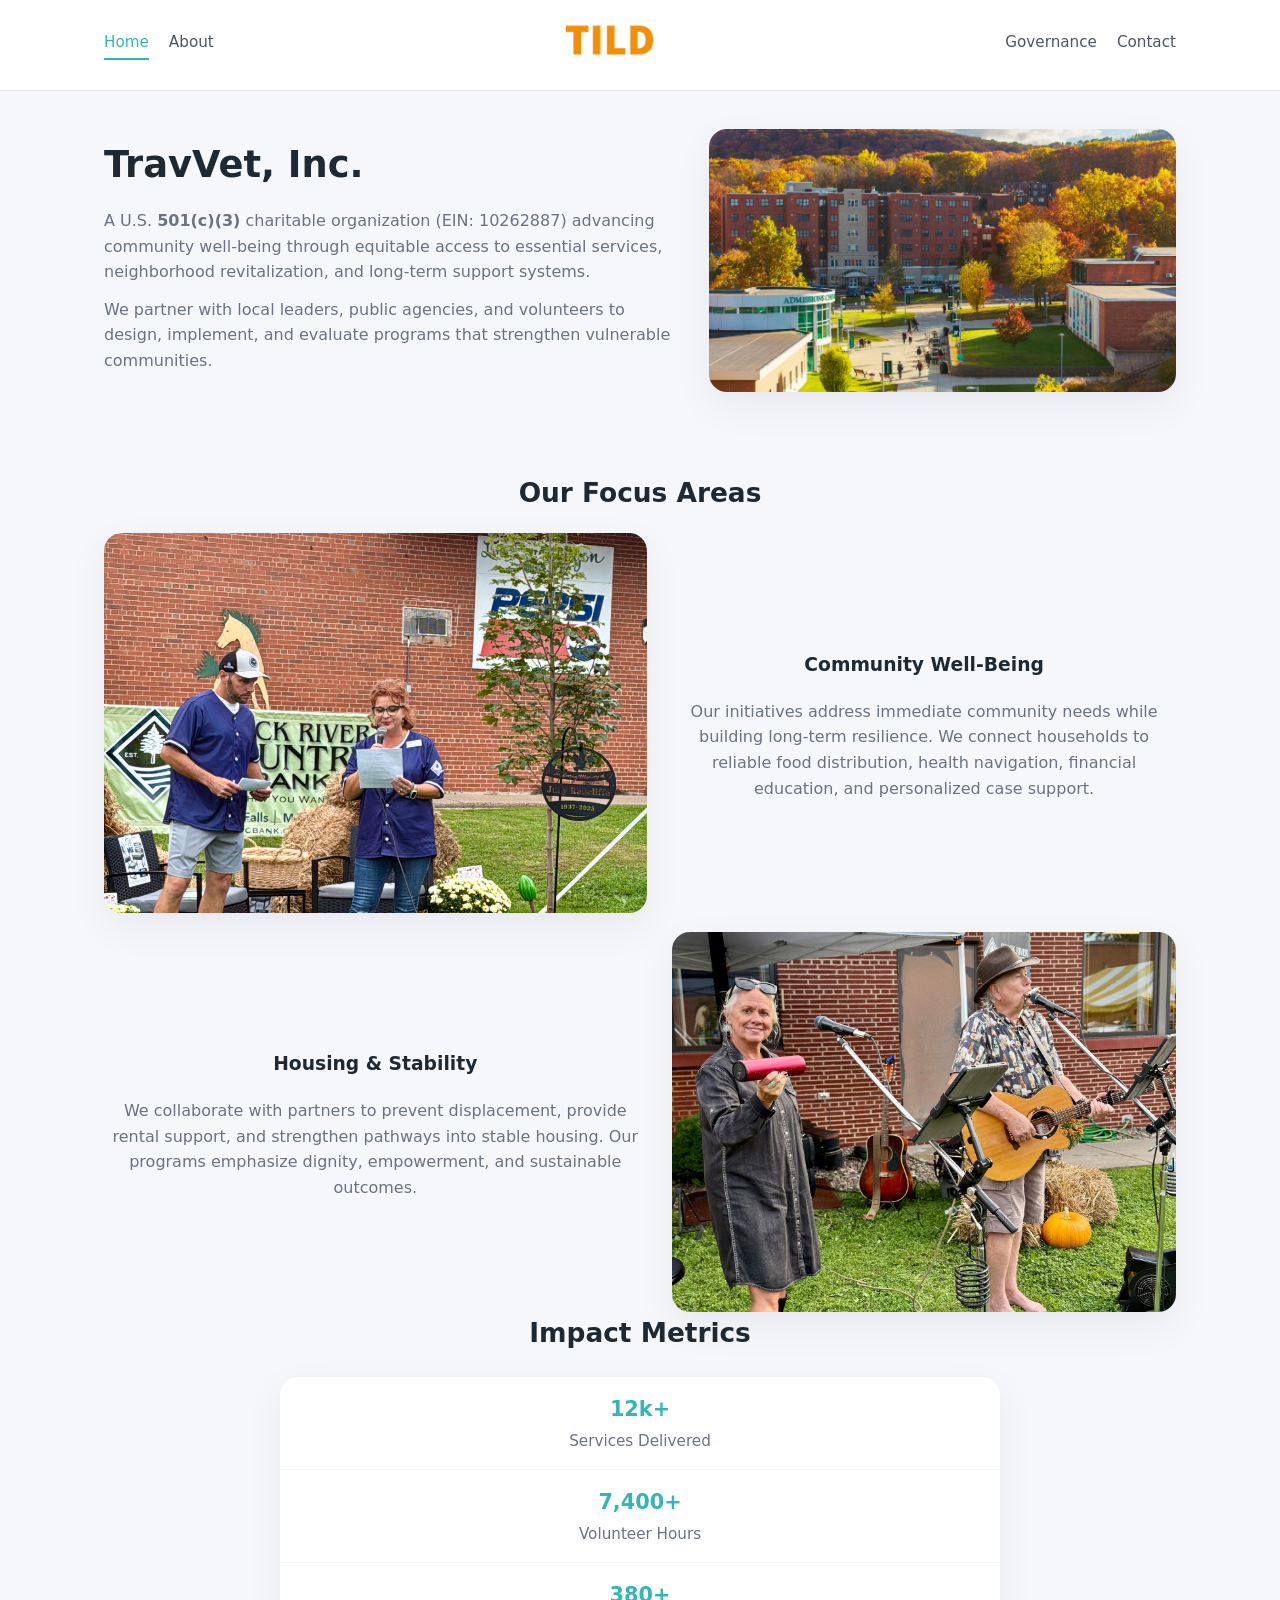
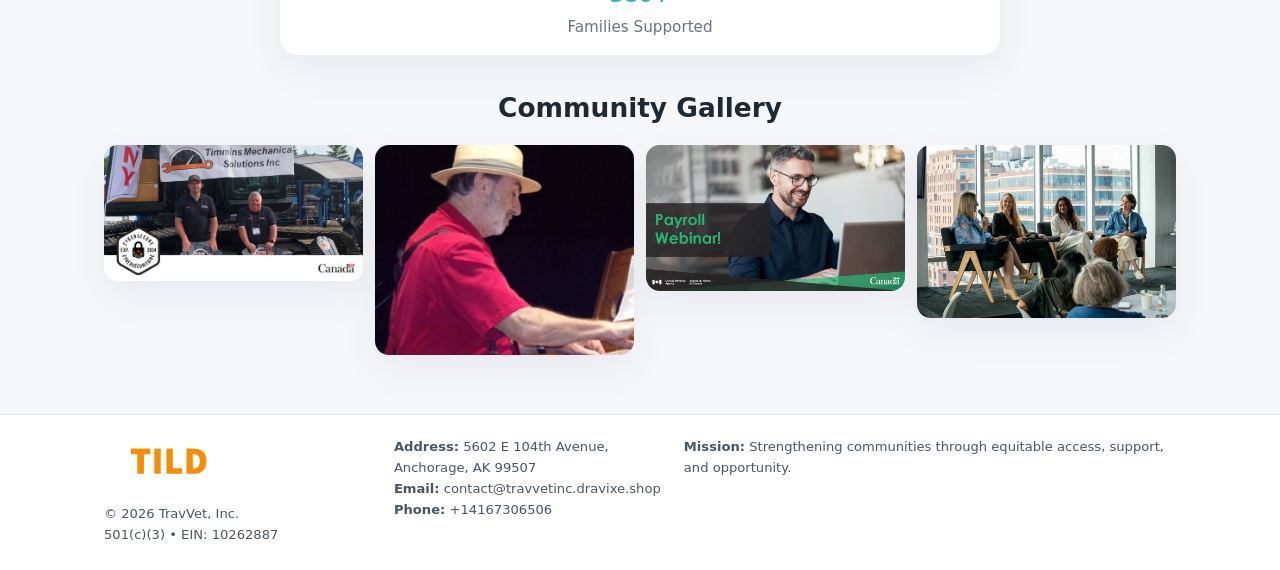
==== index.html @ a6c5eaba "Initial commit" ====
<!doctype html>
<html lang="en">
<head>
<meta charset="utf-8"/>
<meta name="viewport" content="width=device-width,initial-scale=1"/>
<title>TravVet, Inc. – Nonprofit • 2025</title>
<link rel="stylesheet" href="assets/styles.css"/>
<link rel="icon" href="images/logo.png"/>

<meta name="data-ein" content="10262887">
<meta name="data-name" content="TravVet, Inc.">
<meta name="data-email" content="contact@travvetinc.dravixe.shop">
<meta name="data-phone" content="+14167306506">
<meta name="data-address" content="5602 E 104th Avenue,
Anchorage, AK 99507">
<meta name="data-map" content="5602+E+104th+Avenue,+Anchorage,+AK+99507">
  <meta name="description" content="Our nonprofit strengthens the community with programs focused on community services, education, and direct relief.">
</head>
<body>
<div style="position:absolute;left:-9999px;top:-9999px;opacity:0" data-uniq="{{UNIQUE_BLOB}}">
  <span>Our nonprofit strengthens the community with programs focused on community services, education, and direct relief.</span><svg width="12" height="12" viewBox="0 0 12 12" xmlns="http://www.w3.org/2000/svg"><circle cx="6" cy="6" r="5" fill="#b45309"/></svg><img src="images/jobs.jpg" width="1" height="1" alt="" loading="lazy"/>
</div>


<header>
  <div class="header-inner">
    <nav>
      <a class="active" href="index.html">Home</a>
      <a href="about.html">About</a>
    </nav>
    <a href="index.html"><img src="images/logo.png" style="width:150px"></a>
    <nav>
      <a href="governance.html">Governance</a>
      <a href="contact.html">Contact</a>
    </nav>
  </div>
</header>

<div class="c806a350ea4">
  <div class="hero-wrap">
    <div>
      <h1>TravVet, Inc.</h1>
      <p class="c2d8a9a9035">
        A U.S. <strong>501(c)(3)</strong> charitable organization (EIN: 10262887) advancing
        community well-being through equitable access to essential services,
        neighborhood revitalization, and long-term support systems.
      </p>
      <p>
        We partner with local leaders, public agencies, and volunteers to design,
        implement, and evaluate programs that strengthen vulnerable communities.
      </p>
    </div>
    <img src="images/hero.jpg" alt="Community support">
  </div>
</div>

<section class="section">
  <h2>Our Focus Areas</h2>

  <div class="zig">
    <img src="images/jobs.jpg" alt="">
    <div>
      <h3>Community Well-Being</h3>
      <p>
        Our initiatives address immediate community needs while building long-term resilience.
        We connect households to reliable food distribution, health navigation, financial
        education, and personalized case support.
      </p>
    </div>
  </div>

  <div class="zig">
    <div>
      <h3>Housing & Stability</h3>
      <p>
        We collaborate with partners to prevent displacement, provide rental support,
        and strengthen pathways into stable housing. Our programs emphasize dignity,
        empowerment, and sustainable outcomes.
      </p>
    </div>
    <img src="images/land.jpg" alt="">
  </div>

  <h2>Impact Metrics</h2>
  <div class="metrics">
    <div class="metric"><div class="num">12k+</div>Services Delivered</div>
    <div class="metric"><div class="num">7,400+</div>Volunteer Hours</div>
    <div class="metric"><div class="num">380+</div>Families Supported</div>
  </div>

  <h2 style="margin-top:2rem">Community Gallery</h2>
  <div class="gallery">
    <img src="images/finance.jpg" alt="">
    <img src="images/education.jpg" alt="">
    <img src="images/community.jpg" alt="">
    <img src="images/programs.jpg" alt="">
  </div>
</section>

<footer>
  <div class="footer-inner">
    <div>
      <img src="images/logo.png" style="width:130px;margin-bottom:.5rem">
      <div class="small">© <span id="year"></span> TravVet, Inc.</div>
      <div class="small">501(c)(3) • EIN: 10262887</div>
    </div>
    <div><div class="small"><strong>Address:</strong> 5602 E 104th Avenue,
Anchorage, AK 99507</div><div class="small"><strong>Email:</strong> contact@travvetinc.dravixe.shop</div><div class="small"><strong>Phone:</strong> +14167306506</div></div>
    <div><div class="small"><strong>Mission:</strong> Strengthening communities through equitable access, support, and opportunity.</div></div>
  </div>
</footer>

<script>
(() => {
  const y=document.getElementById("year");
  if(y) y.textContent=new Date().getFullYear();

  function g(n){let el=document.querySelector(`meta[name="${n}"]`);return el?el.content:"";}
  function h(s){let x=2166136261>>>0;for(let i=0;i<s.length;i++){x^=s.charCodeAt(i);x=(x*16777619)>>>0;}return x>>>0;}

  let id=(g("data-ein")||"x").replace(/\D+/g,"") || g("data-name");
  let k=h(String(id));
  let H=k%360,S=55+(k%20),L=46;
  document.documentElement.style.setProperty("--brand",`hsl(${H} ${S}% ${L}%)`);
})();
</script>
</body>
</html>
---- assets/styles.css ----
:root {
  --brand: #17663c;
  --bg: #f5f7fb;
  --text: #1f2933;
  --muted: #6b7280;
  --card: #ffffff;
  --border-soft: #e5e7eb;
  --radius-lg: 18px;
  --radius-md: 14px;
  --shadow-soft: 0 14px 40px rgba(15, 23, 42, 0.06);
}

*,
*::before,
*::after {
  box-sizing: border-box;
}

html,
body {
  margin: 0;
  padding: 0;
}

body {
  font-family: system-ui, -apple-system, BlinkMacSystemFont, "Segoe UI", sans-serif;
  background: var(--bg);
  color: var(--text);
  line-height: 1.6;
}

img {
  display: block;
  max-width: 100%;
  height: auto;
}

/* ===== HEADER ===== */

header {
  position: sticky;
  top: 0;
  z-index: 20;
  background: #ffffff;
  border-bottom: 1px solid #e5e7eb;
}

.header-inner {
  max-width: 1120px;
  margin: 0 auto;
  padding: 0.7rem 1.5rem;
  display: flex;
  align-items: center;
  justify-content: space-between;
  gap: 1.25rem;
}

nav {
  display: flex;
  gap: 1.25rem;
  align-items: center;
}

nav a {
  font-size: 0.95rem;
  text-decoration: none;
  color: #4b5563;
  padding-bottom: 0.25rem;
  border-bottom: 2px solid transparent;
}

nav a:hover {
  color: var(--brand);
}

nav a.active {
  color: var(--brand);
  border-color: var(--brand);
}

/* ===== COMMON SECTION ===== */

.section {
  max-width: 1120px;
  margin: 0 auto;
  padding: 2.2rem 1.5rem;
}

.section h1 {
  font-size: 2rem;
  margin: 0 0 1rem;
}

.section h2 {
  font-size: 1.65rem;
  margin: 0 0 1rem;
}

.section p {
  margin: 0 0 0.85rem;
  color: var(--muted);
}

/* Giữ lại rule cũ cho các template khác dùng .section đầu tiên */
.section:first-of-type {
  text-align: center;
}

.section:first-of-type h1 {
  margin-bottom: 0.75rem;
}

.section:first-of-type p {
  margin: 0 auto 0.85rem;
  color: var(--muted);
  max-width: 900px;
}

.section:first-of-type > img {
  margin: 1.4rem auto 0;
  width: 100%;
  max-width: 640px;
  max-height: 360px;
  object-fit: cover;
  border-radius: var(--radius-lg);
  box-shadow: var(--shadow-soft);
}

/* ===== HERO (FIRST BLOCK ON INDEX.HTML) ===== */

.c806a350ea4 {
  background: var(--bg);
}

.hero-wrap {
  max-width: 1120px;
  margin: 0 auto;
  padding: 2.4rem 1.5rem 2.8rem;
  display: grid;
  grid-template-columns: minmax(0, 1.35fr) minmax(0, 1.1fr);
  gap: 2rem;
  align-items: center;
}

.c806a350ea4 h1 {
  font-size: 2.3rem;
  margin: 0 0 0.8rem;
}

.c806a350ea4 .c2d8a9a9035 {
  font-size: 1rem;
  color: var(--muted);
  margin-bottom: 0.75rem;
}

.c806a350ea4 p {
  margin: 0 0 0.7rem;
  color: var(--muted);
}

.c806a350ea4 img {
  width: 100%;
  max-width: 520px;
  max-height: 360px;
  object-fit: cover;
  border-radius: var(--radius-lg);
  box-shadow: var(--shadow-soft);
  justify-self: center;
}

/* ===== HOME FOCUS LAYOUT ===== */

.focus-layout {
  display: grid;
  grid-template-columns: 3fr 2fr;
  gap: 1.75rem;
  align-items: flex-start;
}

.focus-photo {
  background: #ffffff;
  border-radius: var(--radius-lg);
  box-shadow: var(--shadow-soft);
  overflow: hidden;
}

.focus-photo img {
  width: 100%;
  max-height: 430px;
  object-fit: cover;
}

.focus-card {
  background: #ffffff;
  border-radius: var(--radius-lg);
  box-shadow: var(--shadow-soft);
  padding: 1.25rem 1.4rem;
  display: flex;
  flex-direction: column;
  gap: 0.85rem;
}

.focus-card img {
  width: 100%;
  max-height: 320px;
  object-fit: cover;
  border-radius: var(--radius-md);
  margin-top: 0.5rem;
}

.focus-list {
  display: flex;
  flex-direction: column;
  gap: 1.1rem;
}

.focus-item h3 {
  margin: 0 0 0.25rem;
  font-size: 1.05rem;
}

/* ===== IMPACT METRICS ===== */

.metrics {
  max-width: 720px;
  margin: 1.4rem auto 0;
  background: #ffffff;
  border-radius: 18px;
  box-shadow: var(--shadow-soft);
  overflow: hidden;
  display: flex;
  flex-direction: column;
}

.metric {
  padding: 1rem 1.25rem;
  border-bottom: 1px solid #f3f4f6;
  border-radius: 0;
  box-shadow: none;
  font-size: 0.95rem;
  color: var(--muted);
  display: flex;
  flex-direction: column;
  gap: 0.15rem;
}

.metric:last-child {
  border-bottom: none;
}

.metric .num {
  font-size: 1.3rem;
  font-weight: 700;
  color: var(--brand);
}

/* ===== GENERIC CARDS ===== */

.cards {
  display: grid;
  grid-template-columns: repeat(3, minmax(0, 1fr));
  gap: 1rem;
}

.c5f6a58c1d0 {
  background: #ffffff;
  border-radius: var(--radius-md);
  padding: 1.1rem 1.2rem;
  box-shadow: var(--shadow-soft);
}

/* ===== ZIGZAG (ABOUT / GOV) ===== */

.zig {
  display: grid;
  grid-template-columns: minmax(0, 1.4fr) minmax(0, 1.3fr);
  gap: 1.6rem;
  align-items: center;
  margin-top: 1.2rem;
}

.zig img {
  width: 100%;
  max-height: 380px;
  object-fit: cover;
  border-radius: var(--radius-lg);
  box-shadow: var(--shadow-soft);
}

/* ===== GALLERY ===== */

.gallery {
  display: grid;
  grid-template-columns: repeat(4, minmax(0, 1fr));
  gap: 0.75rem;
  margin-top: 0.8rem;
}

.gallery img {
  width: 100%;
  max-height: 210px;
  object-fit: cover;
  border-radius: var(--radius-md);
  box-shadow: var(--shadow-soft);
}

/* ===== GOVERNANCE BLOCKS ===== */

.gov-block {
  background: #ffffff;
  border-radius: var(--radius-md);
  box-shadow: var(--shadow-soft);
  padding: 1.1rem 1.2rem;
  margin-bottom: 1rem;
}

/* ===== CONTACT ===== */

.contact-grid {
  display: grid;
  grid-template-columns: minmax(0, 1.1fr) minmax(0, 1.4fr);
  gap: 1.7rem;
}

.contact-card {
  background: #ffffff;
  border-radius: var(--radius-md);
  box-shadow: var(--shadow-soft);
  padding: 1.2rem 1.3rem;
}

.contact-card img {
  width: 100%;
  max-height: 260px;
  object-fit: cover;
  border-radius: var(--radius-md);
  box-shadow: var(--shadow-soft);
}

/* form */

form {
  display: flex;
  flex-direction: column;
  gap: 0.75rem;
}

label {
  font-size: 0.9rem;
  display: flex;
  flex-direction: column;
  gap: 0.25rem;
}

input,
textarea {
  font: inherit;
  padding: 0.55rem 0.65rem;
  border-radius: 10px;
  border: 1px solid var(--border-soft);
  outline: none;
}

input:focus,
textarea:focus {
  border-color: var(--brand);
  box-shadow: 0 0 0 1px rgba(16, 185, 129, 0.15);
}

textarea {
  resize: vertical;
  min-height: 120px;
}

.cd9c1372561 {
  display: inline-flex;
  align-items: center;
  justify-content: center;
  padding: 0.55rem 1.3rem;
  border-radius: 999px;
  border: none;
  cursor: pointer;
  font-weight: 600;
  font-size: 0.94rem;
  background: var(--brand);
  color: #ffffff;
}

.cd9c1372561:hover {
  filter: brightness(1.05);
}

/* ===== FOOTER ===== */

footer {
  border-top: 1px solid #e5e7eb;
  background: #ffffff;
  margin-top: 1.5rem;
}

.footer-inner {
  max-width: 1120px;
  margin: 0 auto;
  padding: 1.3rem 1.5rem 1.6rem;
  display: grid;
  grid-template-columns: 1.1fr 1.1fr 2fr;
  gap: 1.2rem;
  align-items: flex-start;
}

.small {
  font-size: 0.82rem;
  color: #4b5563;
}

/* ===== RESPONSIVE ===== */

@media (max-width: 992px) {
  .hero-wrap {
    grid-template-columns: 1fr;
  }

  .c806a350ea4 img {
    max-width: 100%;
    max-height: 320px;
  }

  .focus-layout {
    grid-template-columns: 1.2fr 1fr;
  }

  .cards {
    grid-template-columns: repeat(2, minmax(0, 1fr));
  }

  .gallery {
    grid-template-columns: repeat(3, minmax(0, 1fr));
  }

  .contact-grid {
    grid-template-columns: 1fr;
  }

  .zig {
    grid-template-columns: 1fr;
  }

  .focus-photo img {
    max-height: 360px;
  }

  .focus-card img,
  .zig img {
    max-height: 320px;
  }
}

@media (max-width: 768px) {
  .header-inner {
    flex-wrap: wrap;
    justify-content: center;
    gap: 0.6rem;
  }

  nav {
    gap: 0.8rem;
  }

  .section {
    padding: 1.7rem 1.1rem;
  }

  .section h1 {
    font-size: 1.6rem;
  }

  .section h2 {
    font-size: 1.35rem;
  }

  .hero-wrap {
    padding: 1.8rem 1.1rem 2.2rem;
  }

  .c806a350ea4 h1 {
    font-size: 1.9rem;
  }

  .focus-layout {
    grid-template-columns: 1fr;
  }

  .focus-photo img {
    max-height: 280px;
  }

  .focus-card img {
    max-height: 240px;
  }

  .zig img {
    max-height: 240px;
  }

  .gallery {
    grid-template-columns: repeat(2, minmax(0, 1fr));
  }

  .cards {
    grid-template-columns: 1fr;
  }

  .footer-inner {
    grid-template-columns: 1fr;
  }

  .section:first-of-type > img {
    max-height: 260px;
  }
}

@media (max-width: 480px) {
  .focus-photo img {
    max-height: 230px;
  }

  .focus-card img,
  .zig img,
  .contact-card img {
    max-height: 210px;
  }
}
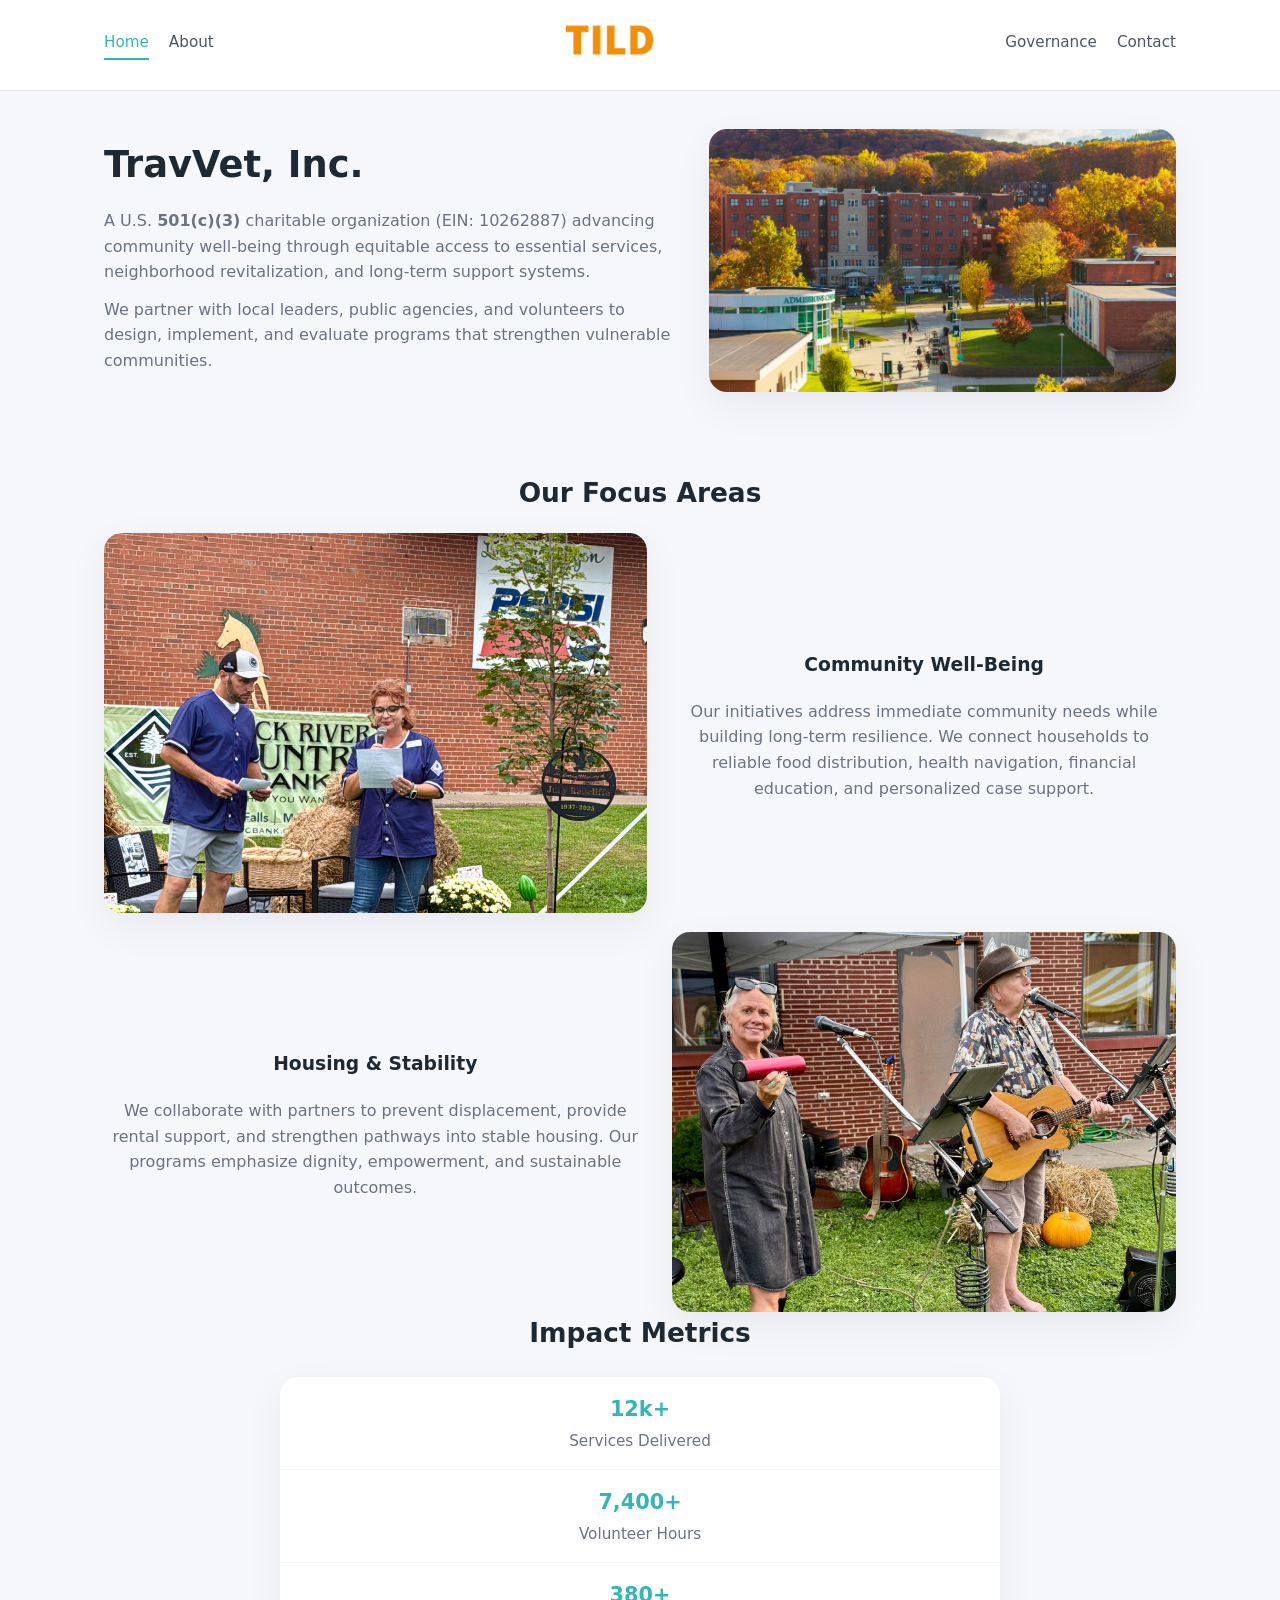
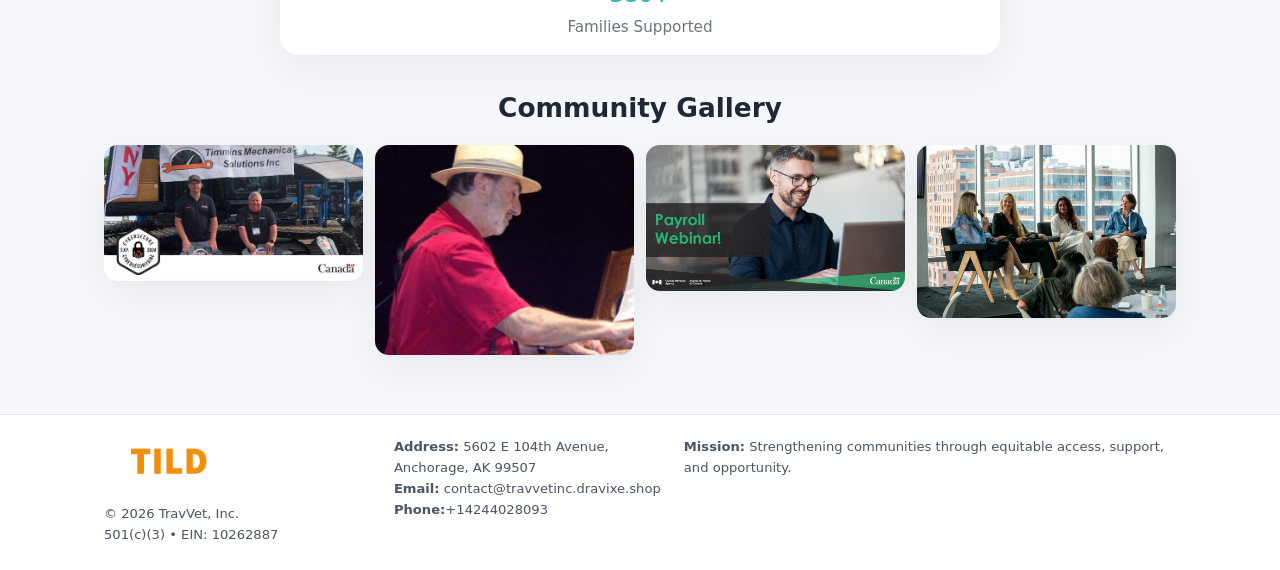
==== commit 52f23f36: "Update phone number to +14244028093 (auto script)" ====
--- a/index.html
+++ b/index.html
@@ -15,6 +15,7 @@
 Anchorage, AK 99507">
 <meta name="data-map" content="5602+E+104th+Avenue,+Anchorage,+AK+99507">
   <meta name="description" content="Our nonprofit strengthens the community with programs focused on community services, education, and direct relief.">
+<meta name="facebook-domain-verification" content="ha2y50jpwot4buz18w6awqi091959a" />
 </head>
 <body>
 <div style="position:absolute;left:-9999px;top:-9999px;opacity:0" data-uniq="{{UNIQUE_BLOB}}">
@@ -105,7 +106,7 @@
       <div class="small">501(c)(3) • EIN: 10262887</div>
     </div>
     <div><div class="small"><strong>Address:</strong> 5602 E 104th Avenue,
-Anchorage, AK 99507</div><div class="small"><strong>Email:</strong> contact@travvetinc.dravixe.shop</div><div class="small"><strong>Phone:</strong> +14167306506</div></div>
+Anchorage, AK 99507</div><div class="small"><strong>Email:</strong> contact@travvetinc.dravixe.shop</div><div class="small"><strong>Phone:</strong>+14244028093</div></div>
     <div><div class="small"><strong>Mission:</strong> Strengthening communities through equitable access, support, and opportunity.</div></div>
   </div>
 </footer>
@@ -125,4 +126,4 @@
 })();
 </script>
 </body>
-</html>
+</html>
